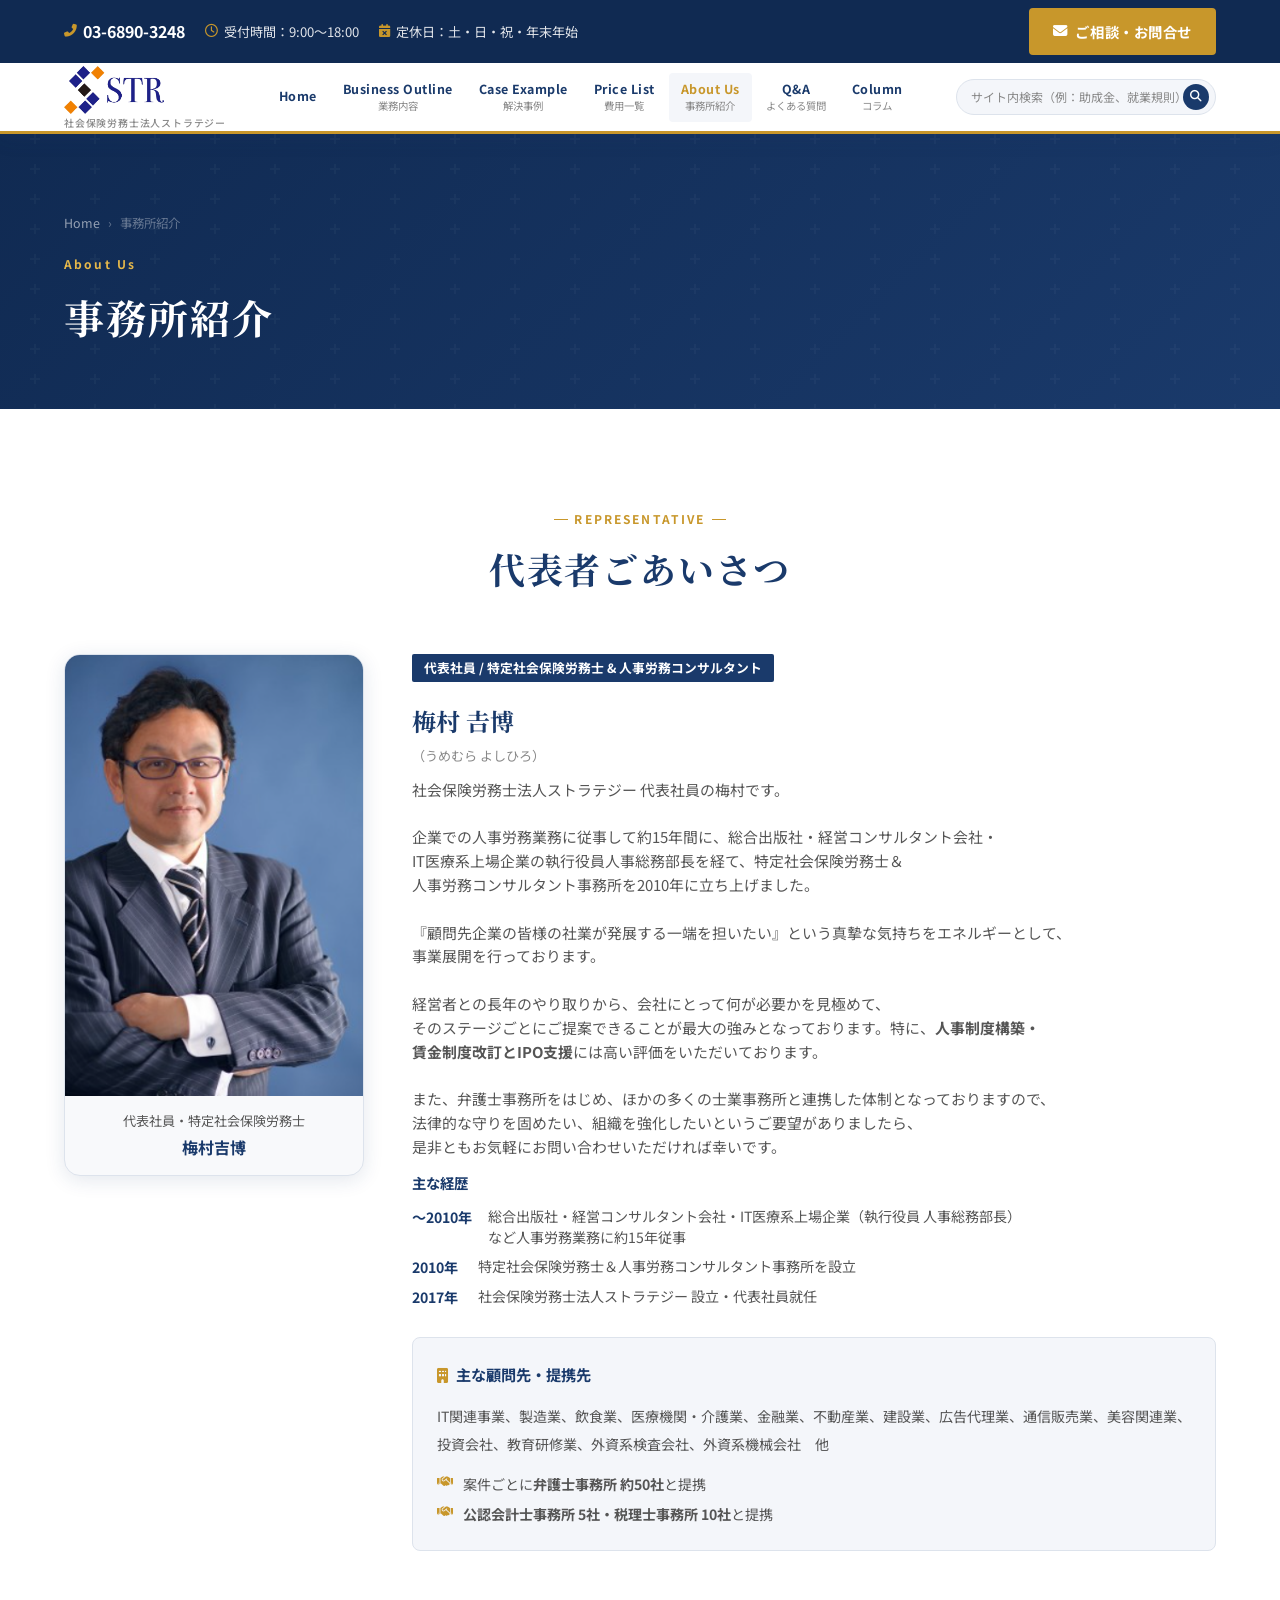
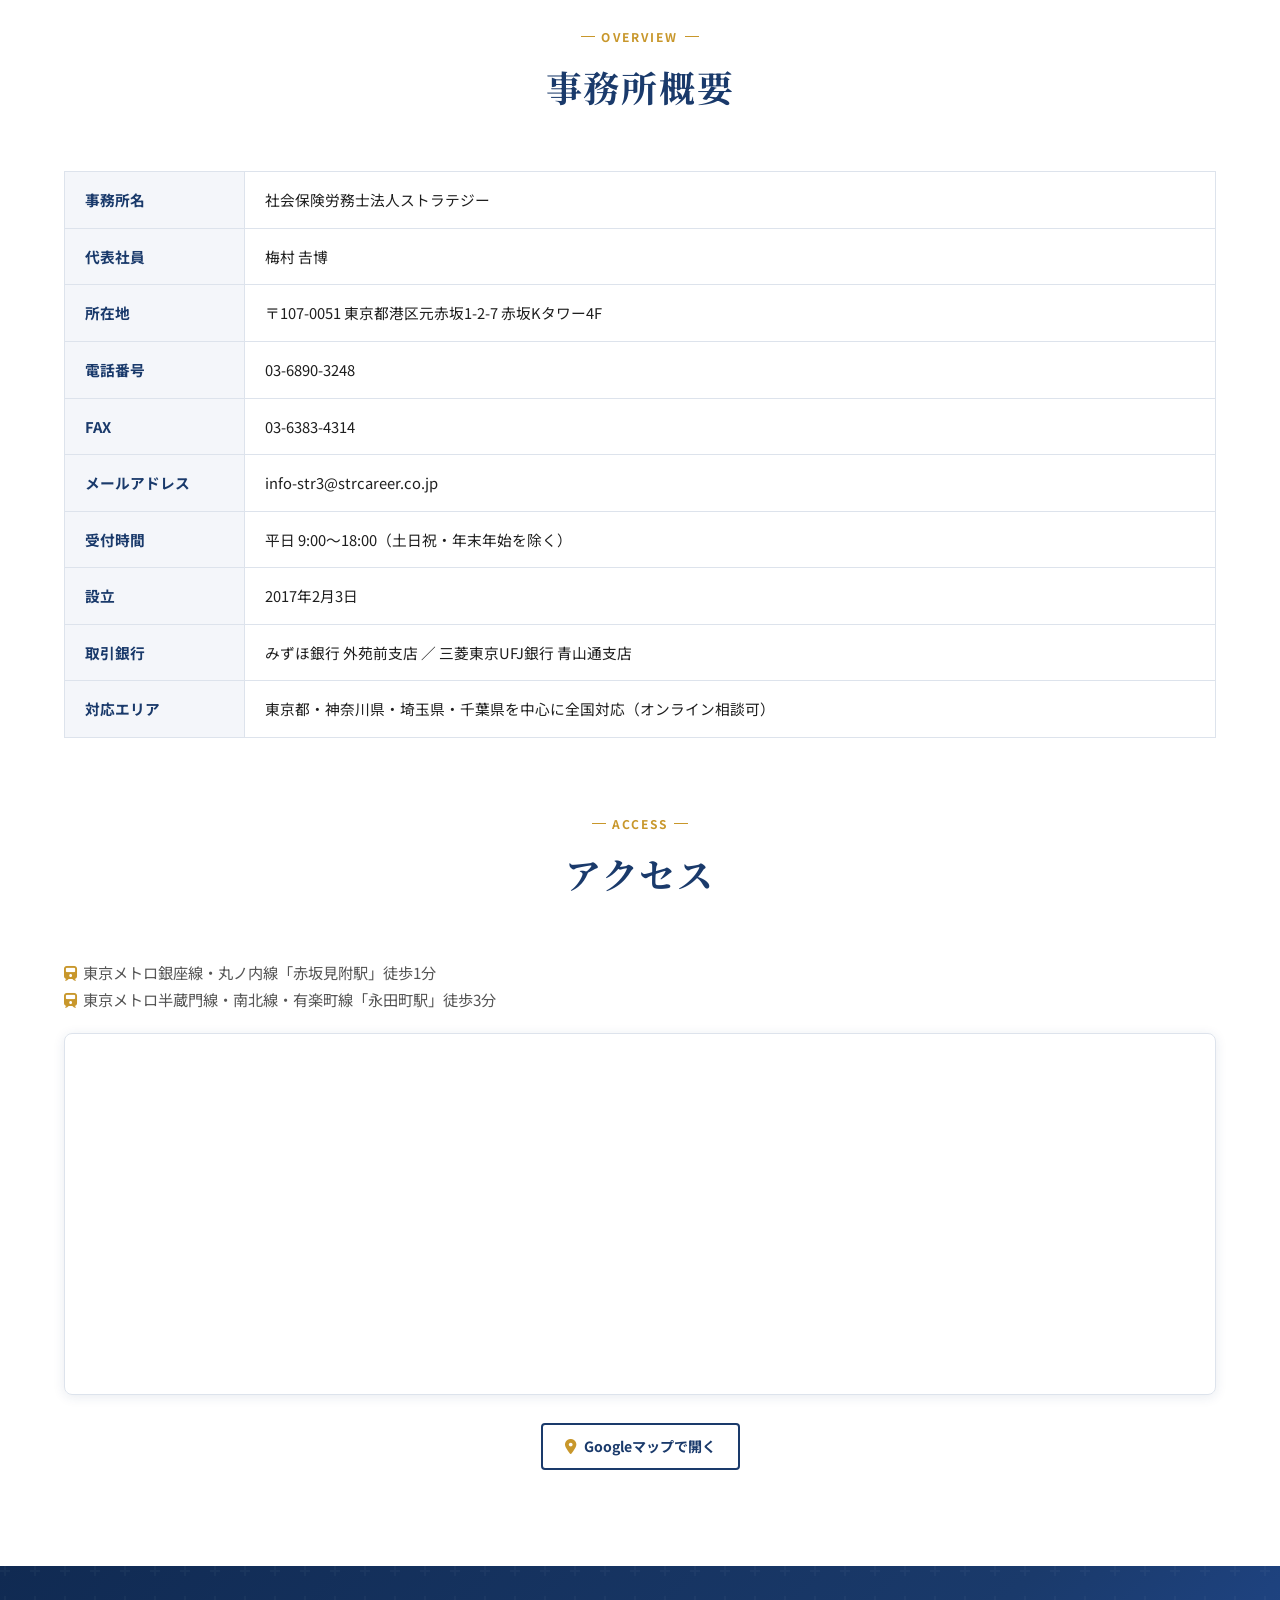
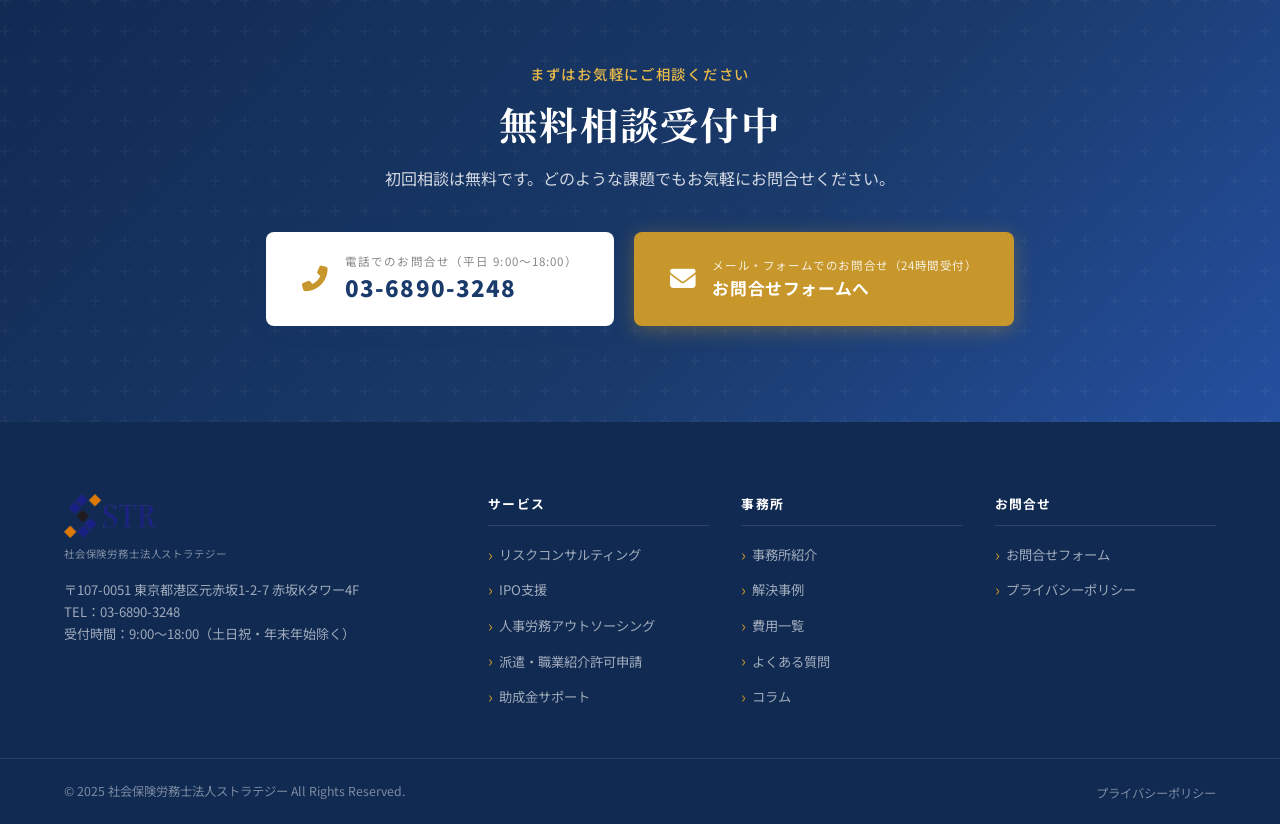
==== about.html @ 5805c8a8 "Add files via upload" ====
<!DOCTYPE html>
<html lang="ja">
<head>
  <meta charset="UTF-8">
  <meta name="viewport" content="width=device-width, initial-scale=1.0">
  <title>事務所紹介｜社会保険労務士法人ストラテジー</title>
  <meta name="description" content="社会保険労務士法人ストラテジーの事務所紹介ページです。代表社労士のプロフィール、事務所の理念・沿革・アクセスをご紹介します。">
  <link rel="preconnect" href="https://fonts.googleapis.com">
  <link rel="preconnect" href="https://fonts.gstatic.com" crossorigin>
  <link href="https://fonts.googleapis.com/css2?family=Noto+Sans+JP:wght@300;400;500;700;900&family=Noto+Serif+JP:wght@400;700&display=swap" rel="stylesheet">
  <link rel="stylesheet" href="https://cdn.jsdelivr.net/npm/@fortawesome/fontawesome-free@6.4.0/css/all.min.css">
  <link rel="stylesheet" href="css/style.css">
  <style>
    .philosophy-grid { display: grid; grid-template-columns: repeat(3, 1fr); gap: 28px; margin-bottom: 72px; }
    .philosophy-card {
      background: var(--color-white); border-radius: var(--radius-lg); padding: 36px 28px;
      border: 1px solid var(--color-border); text-align: center; transition: var(--transition);
    }
    .philosophy-card:hover { box-shadow: var(--shadow-lg); transform: translateY(-4px); }
    .philosophy-icon { font-size: 2rem; color: var(--color-accent); margin-bottom: 16px; }
    .philosophy-word { font-size: 1.2rem; font-weight: 900; color: var(--color-primary); font-family: var(--font-serif); margin-bottom: 12px; }
    .philosophy-desc { font-size: 0.88rem; color: var(--color-text-light); line-height: 1.6; }

    .profile-section { display: grid; grid-template-columns: 300px 1fr; gap: 48px; align-items: start; margin-bottom: 72px; }

    /* 代表者写真コンテナ */
    .profile-photo {
      display: flex;
      flex-direction: column;
      align-items: center;
      gap: 0;
      border-radius: var(--radius-lg);
      overflow: hidden;
      box-shadow: var(--shadow-md);
      border: 1px solid var(--color-border);
      background: #f8f9fb;
    }

    /* 代表者写真 <img> */
    .representative-photo {
      display: block;
      width: 100%;
      height: auto;
      max-width: 100%;
      object-fit: contain;
      object-position: center center;
    }

    /* 写真下キャプション */
    .profile-photo-text {
      display: block;
      width: 100%;
      padding: 12px 16px;
      background: var(--color-primary);
      color: #fff;
      font-size: 0.82rem;
      font-weight: 600;
      letter-spacing: 0.04em;
      text-align: center;
      line-height: 1.6;
    }

    /* 写真直下の氏名表示 */
    .profile-photo-name {
      display: block;
      width: 100%;
      padding: 14px 16px;
      text-align: center;
      font-size: 0.9rem;
      line-height: 1.6;
      color: var(--color-primary);
    }
    .profile-photo-name .profile-photo-title { font-size: 0.82rem; color: var(--color-text-light); display: block; margin-bottom: 4px; }
    .profile-photo-name .profile-photo-name-text { font-weight: 700; font-size: 1rem; }
    .profile-content h2 { font-size: 1.5rem; font-weight: 700; color: var(--color-primary); font-family: var(--font-serif); margin-bottom: 4px; }
    .profile-kana { font-size: 0.82rem; color: var(--color-text-muted); margin-bottom: 20px; }
    .profile-title { display: inline-block; background: var(--color-primary); color: #fff; font-size: 0.8rem; font-weight: 700; padding: 4px 12px; border-radius: 2px; margin-bottom: 20px; }
    .profile-desc { font-size: 0.93rem; color: var(--color-text-light); line-height: 1.6; margin-bottom: 16px; }
    .profile-career h3 { font-size: 0.9rem; font-weight: 700; color: var(--color-primary); margin-bottom: 12px; }
    .career-list { display: flex; flex-direction: column; gap: 8px; }
    .career-item { display: flex; gap: 16px; font-size: 0.88rem; }
    .career-year { font-weight: 700; color: var(--color-primary); white-space: nowrap; min-width: 50px; }
    .career-text { color: var(--color-text-light); line-height: 1.5; }

    .history-list { display: flex; flex-direction: column; gap: 0; }
    .history-item { display: flex; gap: 24px; padding: 20px 0; border-bottom: 1px solid var(--color-border); font-size: 0.92rem; }
    .history-year { font-weight: 700; color: var(--color-primary); min-width: 60px; }
    .history-text { color: var(--color-text-light); line-height: 1.5; }

    .overview-table { width: 100%; border-collapse: collapse; }
    .overview-table th, .overview-table td {
      padding: 16px 20px; border: 1px solid var(--color-border);
      text-align: left; vertical-align: top; font-size: 0.92rem; line-height: 1.6;
    }
    .overview-table th { background: var(--color-bg-light); color: var(--color-primary); font-weight: 700; white-space: nowrap; width: 180px; }

    @media (max-width: 768px) {
      .philosophy-grid { grid-template-columns: 1fr; }
      .profile-section { grid-template-columns: 1fr; }
      .profile-photo { width: 100%; max-width: 100%; margin: 0 auto; }
      .representative-photo { width: 100%; }
    }
  </style>
</head>
<body>
  <header class="site-header" id="site-header">
    <div class="header-top"><div class="container header-top-inner"><div class="header-info"><span class="header-tel"><i class="fas fa-phone-alt"></i><a href="tel:0368903248">03-6890-3248</a></span><span class="header-hours"><i class="far fa-clock"></i>受付時間：9:00〜18:00</span><span class="header-holiday"><i class="fas fa-calendar-times"></i>定休日：土・日・祝・年末年始</span></div><a href="contact.html" class="btn btn-cta"><i class="fas fa-envelope"></i>ご相談・お問合せ</a></div></div>
    <div class="header-main"><div class="container header-main-inner">
      <div class="site-logo"><a href="index.html"><img src="images/logo-transparent.png" alt="STRATOZ 社会保険労務士法人ストラテジー" class="logo-img"><span class="logo-ja">社会保険労務士法人ストラテジー</span></a></div>
      <nav class="global-nav" id="global-nav"><ul class="nav-list">
        <li class="nav-item"><a href="index.html"><span class="nav-en">Home</span></a></li>
        <li class="nav-item"><a href="business.html"><span class="nav-en">Business Outline</span><span class="nav-ja">業務内容</span></a></li>
        <li class="nav-item"><a href="cases.html"><span class="nav-en">Case Example</span><span class="nav-ja">解決事例</span></a></li>
        <li class="nav-item"><a href="price.html"><span class="nav-en">Price List</span><span class="nav-ja">費用一覧</span></a></li>
        <li class="nav-item active"><a href="about.html"><span class="nav-en">About Us</span><span class="nav-ja">事務所紹介</span></a></li>
        <li class="nav-item"><a href="qa.html"><span class="nav-en">Q&amp;A</span><span class="nav-ja">よくある質問</span></a></li>
        <li class="nav-item"><a href="column.html"><span class="nav-en">Column</span><span class="nav-ja">コラム</span></a></li>
      </ul></nav>
      <form class="header-search" action="https://www.google.com/search" method="get" target="_blank" role="search" aria-label="サイト内検索">
          <input type="hidden" name="q" id="header-search-q">
          <input type="text" id="header-search-input" placeholder="サイト内検索（例：助成金、就業規則）" aria-label="検索キーワード" autocomplete="off">
          <button type="submit" aria-label="検索"><i class="fas fa-search"></i></button>
        </form>
      <button class="hamburger" id="hamburger" aria-label="メニューを開く" aria-expanded="false"><span></span><span></span><span></span></button>
    </div></div>
  </header>
  <div class="mobile-nav-overlay" id="mobile-nav-overlay"></div>
  <nav class="mobile-nav" id="mobile-nav"><button class="mobile-nav-close" id="mobile-nav-close"><i class="fas fa-times"></i></button><div class="mobile-logo"><img src="images/logo-transparent.png" alt="STRATOZ 社会保険労務士法人ストラテジー" class="logo-img"><span class="logo-ja">社会保険労務士法人ストラテジー</span></div><ul class="mobile-nav-list"><li><a href="index.html">Home</a></li><li><a href="business.html">Business Outline <span>業務内容</span></a></li><li><a href="cases.html">Case Example <span>解決事例</span></a></li><li><a href="price.html">Price List <span>費用一覧</span></a></li><li><a href="about.html">About Us <span>事務所紹介</span></a></li><li><a href="qa.html">Q&amp;A <span>よくある質問</span></a></li><li><a href="column.html">Column <span>コラム</span></a></li></ul>
  <form class="mobile-search" action="https://www.google.com/search" method="get" target="_blank" role="search" aria-label="サイト内検索">
      <input type="hidden" name="q" id="mobile-search-q">
      <input type="text" id="mobile-search-input" placeholder="サイト内検索（例：助成金、就業規則）" aria-label="検索キーワード" autocomplete="off">
      <button type="submit" aria-label="検索"><i class="fas fa-search"></i></button>
    </form>
  <div class="mobile-nav-contact"><a href="tel:0368903248" class="mobile-tel"><i class="fas fa-phone-alt"></i>03-6890-3248</a><a href="contact.html" class="btn btn-cta"><i class="fas fa-envelope"></i>ご相談・お問合せ</a></div></nav>

  <main>
    <div class="page-hero">
      <div class="container page-hero-inner">
        <div class="breadcrumb"><a href="index.html">Home</a><span>›</span><span>事務所紹介</span></div>
        <p class="page-hero-en">About Us</p>
        <h1 class="page-hero-title">事務所紹介</h1>
      </div>
    </div>

    <section class="content-section">
      <div class="container">

        <!-- 代表プロフィール -->
        <div class="section-header">
          <p class="section-label">Representative</p>
          <h2 class="section-title">代表者ごあいさつ</h2>
        </div>
        <div class="profile-section" data-aos="fade-up">
          <div class="profile-photo">
            <img src="images/representative.jpg" alt="代表社員 梅村𠮷博" class="representative-photo">
            <span class="profile-photo-name">
              <span class="profile-photo-title">代表社員・特定社会保険労務士</span>
              <span class="profile-photo-name-text">梅村吉博</span>
            </span>
          </div>
          <div class="profile-content">
            <span class="profile-title">代表社員 / 特定社会保険労務士 &amp; 人事労務コンサルタント</span>
            <h2>梅村 𠮷博</h2>
            <p class="profile-kana">（うめむら よしひろ）</p>
            <p class="profile-desc">
              社会保険労務士法人ストラテジー 代表社員の梅村です。<br><br>
              企業での人事労務業務に従事して約15年間に、総合出版社・経営コンサルタント会社・IT医療系上場企業の執行役員人事総務部長を経て、特定社会保険労務士＆人事労務コンサルタント事務所を2010年に立ち上げました。<br><br>
              『顧問先企業の皆様の社業が発展する一端を担いたい』という真摯な気持ちをエネルギーとして、事業展開を行っております。<br><br>
              経営者との長年のやり取りから、会社にとって何が必要かを見極めて、そのステージごとにご提案できることが最大の強みとなっております。特に、<strong>人事制度構築・賃金制度改訂とIPO支援</strong>には高い評価をいただいております。<br><br>
              また、弁護士事務所をはじめ、ほかの多くの士業事務所と連携した体制となっておりますので、法律的な守りを固めたい、組織を強化したいというご要望がありましたら、是非ともお気軽にお問い合わせいただければ幸いです。
            </p>
            <div class="profile-career">
              <h3>主な経歴</h3>
              <div class="career-list">
                <div class="career-item"><span class="career-year">〜2010年</span><span class="career-text">総合出版社・経営コンサルタント会社・IT医療系上場企業（執行役員 人事総務部長）など人事労務業務に約15年従事</span></div>
                <div class="career-item"><span class="career-year">2010年</span><span class="career-text">特定社会保険労務士＆人事労務コンサルタント事務所を設立</span></div>
                <div class="career-item"><span class="career-year">2017年</span><span class="career-text">社会保険労務士法人ストラテジー 設立・代表社員就任</span></div>
              </div>
            </div>

            <!-- 主な顧問先・提携先 -->
            <div style="margin-top:28px; background:var(--color-bg-light); border-radius:var(--radius-md); padding:24px; border:1px solid var(--color-border);">
              <h3 style="font-size:0.95rem; font-weight:700; color:var(--color-primary); margin-bottom:16px;"><i class="fas fa-building" style="color:var(--color-accent); margin-right:8px;"></i>主な顧問先・提携先</h3>
              <p style="font-size:0.88rem; line-height:2; color:var(--color-text-light); margin-bottom:14px;">
                IT関連事業、製造業、飲食業、医療機関・介護業、金融業、不動産業、建設業、広告代理業、通信販売業、美容関連業、投資会社、教育研修業、外資系検査会社、外資系機械会社　他
              </p>
              <div style="display:flex; flex-direction:column; gap:8px;">
                <div style="display:flex; align-items:flex-start; gap:10px; font-size:0.88rem; color:var(--color-text-light);">
                  <i class="fas fa-handshake" style="color:var(--color-accent); margin-top:3px; font-size:0.8rem;"></i>
                  <span>案件ごとに<strong>弁護士事務所 約50社</strong>と提携</span>
                </div>
                <div style="display:flex; align-items:flex-start; gap:10px; font-size:0.88rem; color:var(--color-text-light);">
                  <i class="fas fa-handshake" style="color:var(--color-accent); margin-top:3px; font-size:0.8rem;"></i>
                  <span><strong>公認会計士事務所 5社・税理士事務所 10社</strong>と提携</span>
                </div>
              </div>
            </div>
          </div>
        </div>

        <!-- 事務所概要 -->
        <div class="section-header" style="margin-top:72px;">
          <p class="section-label">Overview</p>
          <h2 class="section-title">事務所概要</h2>
        </div>
        <table class="overview-table" data-aos="fade-up">
          <tbody>
            <tr><th>事務所名</th><td>社会保険労務士法人ストラテジー</td></tr>
            <tr><th>代表社員</th><td>梅村 𠮷博</td></tr>
            <tr><th>所在地</th><td>〒107-0051 東京都港区元赤坂1-2-7 赤坂Kタワー4F</td></tr>
            <tr><th>電話番号</th><td><a href="tel:0368903248">03-6890-3248</a></td></tr>
            <tr><th>FAX</th><td>03-6383-4314</td></tr>
            <tr><th>メールアドレス</th><td><a href="mailto:info-str3@strcareer.co.jp">info-str3@strcareer.co.jp</a></td></tr>
            <tr><th>受付時間</th><td>平日 9:00〜18:00（土日祝・年末年始を除く）</td></tr>
            <tr><th>設立</th><td>2017年2月3日</td></tr>
            <tr><th>取引銀行</th><td>みずほ銀行 外苑前支店 ／ 三菱東京UFJ銀行 青山通支店</td></tr>
            <tr><th>対応エリア</th><td>東京都・神奈川県・埼玉県・千葉県を中心に全国対応（オンライン相談可）</td></tr>
          </tbody>
        </table>

        <!-- アクセス -->
        <div class="section-header" style="margin-top:72px;">
          <p class="section-label">Access</p>
          <h2 class="section-title">アクセス</h2>
        </div>
        <div data-aos="fade-up">
          <p style="font-size:0.95rem;color:var(--color-text-light);margin-bottom:20px;line-height:1.8;">
            <i class="fas fa-train" style="color:var(--color-accent);margin-right:6px;"></i>東京メトロ銀座線・丸ノ内線「赤坂見附駅」徒歩1分<br>
            <i class="fas fa-train" style="color:var(--color-accent);margin-right:6px;"></i>東京メトロ半蔵門線・南北線・有楽町線「永田町駅」徒歩3分
          </p>
          <div class="office-map">
            <iframe
              src="https://www.google.com/maps/embed?pb=!1m18!1m12!1m3!1d3241.5!2d139.7267!3d35.6789!2m3!1f0!2f0!3f0!3m2!1i1024!2i768!4f13.1!3m3!1m2!1s0x60188b7b2b2b2b2b%3A0x0!2z5p2x5Lqs6YO95riv5Yy6576O5LuY5Z2C77yR77yCMi03IOi_o5Z25Lqs5LiKIOWkqumDqA!5e0!3m2!1sja!2sjp!4v1700000000000&q=赤坂Kタワー+東京都港区元赤坂1-2-7"
              width="100%"
              height="360"
              style="border:0;display:block;"
              allowfullscreen=""
              loading="lazy"
              referrerpolicy="no-referrer-when-downgrade"
              title="社会保険労務士法人ストラテジー アクセスマップ"
            ></iframe>
          </div>
          <div style="text-align:center;margin-top:14px;">
            <a href="https://www.google.com/maps/search/東京都港区元赤坂1-2-7+赤坂Kタワー4F" target="_blank" rel="noopener noreferrer" class="map-open-btn">
              <i class="fas fa-map-marker-alt"></i>Googleマップで開く
            </a>
          </div>
        </div>

      </div>
    </section>

    <section class="contact-cta-section">
      <div class="container"><div class="contact-cta-inner">
        <div class="contact-cta-text"><p class="contact-cta-sub">まずはお気軽にご相談ください</p><h2 class="contact-cta-title">無料相談受付中</h2><p class="contact-cta-desc">初回相談は無料です。どのような課題でもお気軽にお問合せください。</p></div>
        <div class="contact-cta-buttons">
          <a href="tel:0368903248" class="btn btn-tel"><i class="fas fa-phone-alt"></i><span><small>電話でのお問合せ（平日 9:00〜18:00）</small>03-6890-3248</span></a>
          <a href="contact.html" class="btn btn-contact-mail"><i class="fas fa-envelope"></i><span><small>メール・フォームでのお問合せ（24時間受付）</small>お問合せフォームへ</span></a>
        </div>
      </div></div>
    </section>
  </main>

  <footer class="site-footer">
    <div class="footer-main"><div class="container footer-main-inner"><div class="footer-brand"><div class="footer-logo"><img src="images/logo-transparent.png" alt="STRATOZ 社会保険労務士法人ストラテジー" class="logo-img"><span class="logo-ja">社会保険労務士法人ストラテジー</span></div><address class="footer-address">〒107-0051 東京都港区元赤坂1-2-7 赤坂Kタワー4F<br>TEL：<a href="tel:0368903248">03-6890-3248</a><br>受付時間：9:00〜18:00（土日祝・年末年始除く）</address></div><nav class="footer-nav"><div class="footer-nav-col"><h3 class="footer-nav-heading">サービス</h3><ul><li><a href="business.html#risk">リスクコンサルティング</a></li><li><a href="business.html#ipo">IPO支援</a></li><li><a href="business.html#outsourcing">人事労務アウトソーシング</a></li><li><a href="business.html#dispatch">派遣・職業紹介許可申請</a></li><li><a href="business.html#subsidy">助成金サポート</a></li></ul></div><div class="footer-nav-col"><h3 class="footer-nav-heading">事務所</h3><ul><li><a href="about.html">事務所紹介</a></li><li><a href="cases.html">解決事例</a></li><li><a href="price.html">費用一覧</a></li><li><a href="qa.html">よくある質問</a></li><li><a href="column.html">コラム</a></li></ul></div><div class="footer-nav-col"><h3 class="footer-nav-heading">お問合せ</h3><ul><li><a href="contact.html">お問合せフォーム</a></li><li><a href="privacy.html">プライバシーポリシー</a></li></ul></div></nav></div></div>
    <div class="footer-bottom"><div class="container footer-bottom-inner"><p class="copyright">&copy; 2025 社会保険労務士法人ストラテジー All Rights Reserved.</p><ul class="footer-links"><li><a href="privacy.html">プライバシーポリシー</a></li></ul></div></div>
  </footer>
  <button class="back-to-top" id="back-to-top"><i class="fas fa-chevron-up"></i></button>
  <script src="js/main.js"></script>
</body>
</html>
---- css/style.css ----
/* ============================================================
   社会保険労務士法人ストラテジー - メインスタイルシート
   ============================================================ */

/* ----------------------------------------------------------
   CSS Variables / Root
---------------------------------------------------------- */
:root {
  /* Brand Colors */
  --color-primary:      #1a3a6b;   /* Navy Blue */
  --color-primary-dark: #102a52;
  --color-primary-light:#2550a0;
  --color-accent:       #c8972b;   /* Gold */
  --color-accent-light: #e6b84a;
  --color-text:         #1e1e1e;
  --color-text-light:   #555555;
  --color-text-muted:   #888888;
  --color-bg:           #ffffff;
  --color-bg-light:     #f4f6fa;
  --color-border:       #dde3ec;
  --color-white:        #ffffff;

  /* Typography */
  --font-sans:  'Noto Sans JP', sans-serif;
  --font-serif: 'Noto Serif JP', serif;

  /* Spacing */
  --section-padding: 96px 0;
  --section-padding-sm: 60px 0;

  /* Transitions */
  --transition: 0.3s ease;
  --transition-slow: 0.6s ease;

  /* Shadows */
  --shadow-sm: 0 2px 8px rgba(26,58,107,0.08);
  --shadow-md: 0 4px 20px rgba(26,58,107,0.12);
  --shadow-lg: 0 8px 40px rgba(26,58,107,0.16);

  /* Radius */
  --radius-sm: 4px;
  --radius-md: 8px;
  --radius-lg: 16px;

  /* Container */
  --container-max: 1200px;
  --container-pad: 0 24px;
}

/* ----------------------------------------------------------
   Reset & Base
---------------------------------------------------------- */
*, *::before, *::after { box-sizing: border-box; margin: 0; padding: 0; }

html {
  font-size: 16px;
  scroll-behavior: smooth;
  scroll-padding-top: 100px;
}

body {
  font-family: var(--font-sans);
  font-weight: 400;
  color: var(--color-text);
  background: var(--color-bg);
  line-height: 1.6;
  -webkit-font-smoothing: antialiased;
  /* 日本語：単語の途中で改行しない */
  word-break: keep-all;
  overflow-wrap: break-word;
  line-break: strict;
}

img { max-width: 100%; height: auto; display: block; }
a { color: inherit; text-decoration: none; transition: var(--transition); }
ul { list-style: none; }
address { font-style: normal; }
button { cursor: pointer; border: none; background: none; font-family: inherit; }

/* ----------------------------------------------------------
   Paragraph & text layout
---------------------------------------------------------- */
/* 日本語：p タグでも単語の途中で改行しない */
p {
  word-break: keep-all;
  overflow-wrap: break-word;
}
/* コンテンツ領域の p タグ：適切な行間と段落間余白 */
.content-section p,
.page-hero p,
section p {
  line-height: 1.6;
  margin-bottom: 12px;
}
/* 最後の p は余白なし */
.content-section p:last-child,
section p:last-child {
  margin-bottom: 0;
}
/* section-desc */
.section-desc {
  line-height: 1.6 !important;
  margin-bottom: 0 !important;
}
/* コンテンツ領域の li：箇条書き行間を詰める */
.content-section li,
section li {
  line-height: 1.5;
  margin-bottom: 4px;
}
.content-section li:last-child,
section li:last-child {
  margin-bottom: 0;
}
/* スマホ専用の改行タグ（.br-sp）は PC で非表示 */
.br-sp { display: none; }
@media (max-width: 640px) {
  .br-sp { display: block; }
}

/* ----------------------------------------------------------
   Utility
---------------------------------------------------------- */
.container {
  max-width: var(--container-max);
  margin: 0 auto;
  padding: var(--container-pad);
}

.section-padding { padding: var(--section-padding); }
.bg-light { background: var(--color-bg-light); }
.pc-only { display: inline; }

/* Section Header */
.section-header {
  text-align: center;
  margin-bottom: 56px;
}
.section-label {
  display: inline-block;
  font-size: 0.75rem;
  font-weight: 700;
  letter-spacing: 0.18em;
  text-transform: uppercase;
  color: var(--color-accent);
  margin-bottom: 8px;
  position: relative;
  padding: 0 20px;
}
.section-label::before,
.section-label::after {
  content: '';
  position: absolute;
  top: 50%;
  width: 14px;
  height: 1px;
  background: var(--color-accent);
}
.section-label::before { right: 0; }
.section-label::after  { left: 0; }

.section-title {
  font-size: clamp(1.75rem, 4vw, 2.25rem);
  font-weight: 700;
  color: var(--color-primary);
  letter-spacing: 0.05em;
  margin-bottom: 16px;
  font-family: var(--font-serif);
}
.section-desc {
  font-size: 1rem;
  color: var(--color-text-light);
  max-width: 640px;
  margin: 0 auto;
  line-height: 1.6;
}

/* Buttons */
.btn {
  display: inline-flex;
  align-items: center;
  gap: 8px;
  font-family: var(--font-sans);
  font-weight: 700;
  font-size: 0.95rem;
  letter-spacing: 0.04em;
  border-radius: var(--radius-sm);
  transition: var(--transition);
  cursor: pointer;
  text-align: center;
  white-space: nowrap;
  padding: 14px 28px;
  text-decoration: none;
}
.btn-cta {
  background: var(--color-accent);
  color: var(--color-white);
  border: 2px solid var(--color-accent);
  padding: 10px 22px;
  font-size: 0.9rem;
  border-radius: var(--radius-sm);
}
.btn-cta:hover {
  background: var(--color-accent-light);
  border-color: var(--color-accent-light);
  transform: translateY(-1px);
}
.btn-outline {
  background: transparent;
  color: var(--color-primary);
  border: 2px solid var(--color-primary);
  border-radius: var(--radius-sm);
}
.btn-outline:hover {
  background: var(--color-primary);
  color: var(--color-white);
  transform: translateY(-1px);
}

/* AOS-like fade animations (CSS only) */
[data-aos] {
  opacity: 0;
  transform: translateY(24px);
  transition: opacity 0.7s ease, transform 0.7s ease;
}
[data-aos].aos-animate {
  opacity: 1;
  transform: translateY(0);
}
[data-aos-delay="100"] { transition-delay: 0.1s; }
[data-aos-delay="150"] { transition-delay: 0.15s; }
[data-aos-delay="200"] { transition-delay: 0.2s; }
[data-aos-delay="300"] { transition-delay: 0.3s; }
[data-aos-delay="400"] { transition-delay: 0.4s; }

/* ----------------------------------------------------------
   HEADER
---------------------------------------------------------- */
.site-header {
  position: sticky;
  top: 0;
  z-index: 1000;
  box-shadow: var(--shadow-md);
}

/* Header Top Bar */
.header-top {
  background: var(--color-primary-dark);
  color: var(--color-white);
  padding: 8px 0;
}
.header-top-inner {
  display: flex;
  align-items: center;
  justify-content: space-between;
  gap: 16px;
}
.header-info {
  display: flex;
  align-items: center;
  gap: 20px;
  flex-wrap: wrap;
  font-size: 0.82rem;
}
.header-info span {
  display: flex;
  align-items: center;
  gap: 6px;
  color: rgba(255,255,255,0.88);
}
.header-tel {
  font-size: 1rem !important;
  font-weight: 700;
  color: var(--color-white) !important;
}
.header-tel a { color: inherit; }
.header-tel a:hover { color: var(--color-accent-light); }
.header-info i { color: var(--color-accent); font-size: 0.8rem; }

/* Header Main */
.header-main {
  background: var(--color-white);
  border-bottom: 3px solid var(--color-accent);
}
.header-main-inner {
  display: flex;
  align-items: center;
  justify-content: space-between;
  gap: 16px;
  min-height: 68px;
}

/* Logo */
.site-logo a {
  display: flex;
  flex-direction: column;
  line-height: 1;
  gap: 4px;
}
/* ヘッダーロゴ画像 */
.logo-img {
  display: block;
  height: 48px;
  width: auto;
  max-width: 220px;
  object-fit: contain;
  object-position: left center;
}
/* フォールバック（画像なし時） */
.logo-en {
  font-size: 1.55rem;
  font-weight: 900;
  letter-spacing: 0.22em;
  background: linear-gradient(135deg, var(--color-primary) 0%, var(--color-primary-light) 60%, var(--color-accent) 100%);
  -webkit-background-clip: text;
  -webkit-text-fill-color: transparent;
  background-clip: text;
  text-transform: uppercase;
  display: none; /* 画像使用時は非表示 */
}
.logo-ja {
  font-size: 0.62rem;
  color: var(--color-text-muted);
  letter-spacing: 0.08em;
  font-weight: 500;
}

/* Global Nav */
.global-nav { display: flex; align-items: center; gap: 8px; }

/* ----------------------------------------------------------
   SITE SEARCH FORM
---------------------------------------------------------- */
/* PC ヘッダー内検索フォーム */
.header-search {
  display: flex;
  align-items: center;
  background: var(--color-bg-light);
  border: 1px solid var(--color-border);
  border-radius: 100px;
  padding: 4px 6px 4px 14px;
  gap: 4px;
  transition: var(--transition);
  width: 260px;
  flex-shrink: 0;
}
.header-search:focus-within {
  border-color: var(--color-primary);
  box-shadow: 0 0 0 2px rgba(26,58,107,0.10);
  background: #fff;
}
.header-search input {
  flex: 1;
  border: none;
  background: transparent;
  font-family: var(--font-sans);
  font-size: 0.78rem;
  color: var(--color-text);
  outline: none;
  min-width: 0;
}
.header-search input::placeholder {
  color: var(--color-text-muted);
  font-size: 0.75rem;
}
.header-search button {
  display: flex;
  align-items: center;
  justify-content: center;
  width: 26px;
  height: 26px;
  border-radius: 50%;
  background: var(--color-primary);
  color: #fff;
  border: none;
  cursor: pointer;
  flex-shrink: 0;
  transition: var(--transition);
  font-size: 0.72rem;
}
.header-search button:hover { background: var(--color-accent); }

/* モバイルナビ内検索フォーム */
.mobile-search {
  display: flex;
  align-items: center;
  background: var(--color-bg-light);
  border: 1px solid var(--color-border);
  border-radius: 100px;
  padding: 6px 8px 6px 16px;
  gap: 6px;
}
.mobile-search:focus-within {
  border-color: var(--color-primary);
  background: #fff;
}
.mobile-search input {
  flex: 1;
  border: none;
  background: transparent;
  font-family: var(--font-sans);
  font-size: 0.85rem;
  color: var(--color-text);
  outline: none;
  min-width: 0;
}
.mobile-search input::placeholder {
  color: var(--color-text-muted);
  font-size: 0.82rem;
}
.mobile-search button {
  display: flex;
  align-items: center;
  justify-content: center;
  width: 30px;
  height: 30px;
  border-radius: 50%;
  background: var(--color-primary);
  color: #fff;
  border: none;
  cursor: pointer;
  flex-shrink: 0;
  transition: var(--transition);
  font-size: 0.8rem;
}
.mobile-search button:hover { background: var(--color-accent); }

.nav-list {
  display: flex;
  align-items: center;
  gap: 2px;
}
.nav-item a {
  display: flex;
  flex-direction: column;
  align-items: center;
  padding: 8px 12px;
  font-size: 0.72rem;
  line-height: 1.4;
  border-radius: var(--radius-sm);
  transition: var(--transition);
}
.nav-item .nav-en {
  font-weight: 700;
  letter-spacing: 0.04em;
  font-size: 0.78rem;
  color: var(--color-primary);
}
.nav-item .nav-ja {
  font-size: 0.65rem;
  color: var(--color-text-muted);
  margin-top: 1px;
}
.nav-item a:hover,
.nav-item.active a {
  background: var(--color-bg-light);
  color: var(--color-accent);
}
.nav-item a:hover .nav-en,
.nav-item.active a .nav-en { color: var(--color-accent); }

/* Hamburger */
.hamburger {
  display: none;
  flex-direction: column;
  gap: 5px;
  padding: 8px;
  z-index: 1100;
}
.hamburger span {
  display: block;
  width: 24px;
  height: 2px;
  background: var(--color-primary);
  border-radius: 2px;
  transition: var(--transition);
}
.hamburger.active span:nth-child(1) {
  transform: translateY(7px) rotate(45deg);
}
.hamburger.active span:nth-child(2) { opacity: 0; }
.hamburger.active span:nth-child(3) {
  transform: translateY(-7px) rotate(-45deg);
}

/* Mobile Nav */
.mobile-nav-overlay {
  display: none;
  position: fixed;
  inset: 0;
  background: rgba(0,0,0,0.5);
  z-index: 1050;
}
.mobile-nav-overlay.active { display: block; }

.mobile-nav {
  position: fixed;
  top: 0;
  right: -320px;
  width: 300px;
  height: 100dvh;
  background: var(--color-white);
  z-index: 1100;
  overflow-y: auto;
  transition: right 0.35s ease;
  padding: 20px;
  display: flex;
  flex-direction: column;
  gap: 20px;
}
.mobile-nav.active { right: 0; }
.mobile-nav-close {
  align-self: flex-end;
  font-size: 1.4rem;
  color: var(--color-text-light);
  padding: 4px;
}
.mobile-logo { border-bottom: 2px solid var(--color-accent); padding-bottom: 16px; display: flex; flex-direction: column; gap: 4px; }
.mobile-logo .logo-img {
  display: block;
  height: 44px;
  width: auto;
  max-width: 200px;
  object-fit: contain;
  object-position: left center;
}
.mobile-logo .logo-en {
  display: none; /* 画像使用時は非表示 */
}
.mobile-logo .logo-ja {
  font-size: 0.62rem;
  color: var(--color-text-muted);
  letter-spacing: 0.08em;
  font-weight: 500;
}
.mobile-nav-list li a {
  display: block;
  padding: 12px 0;
  border-bottom: 1px solid var(--color-border);
  font-weight: 700;
  color: var(--color-primary);
  font-size: 0.95rem;
}
.mobile-nav-list li a span {
  display: inline-block;
  font-size: 0.75rem;
  color: var(--color-text-muted);
  font-weight: 400;
  margin-left: 6px;
}
.mobile-nav-contact {
  display: flex;
  flex-direction: column;
  gap: 12px;
  padding-top: 8px;
}
.mobile-tel {
  display: flex;
  align-items: center;
  gap: 8px;
  font-size: 1.2rem;
  font-weight: 700;
  color: var(--color-primary);
  justify-content: center;
  padding: 12px;
  border: 2px solid var(--color-primary);
  border-radius: var(--radius-sm);
}
.mobile-nav-contact .btn-cta { justify-content: center; }

/* ----------------------------------------------------------
   HERO
---------------------------------------------------------- */
.hero {
  position: relative;
  min-height: 88vh;
  display: flex;
  align-items: center;
  overflow: hidden;
}
.hero-bg {
  position: absolute;
  inset: 0;
  background:
    linear-gradient(135deg, #0c1e40 0%, #1a3a6b 45%, #2550a0 100%);
}
.hero-overlay {
  position: absolute;
  inset: 0;
  background: url("data:image/svg+xml,%3Csvg width='60' height='60' viewBox='0 0 60 60' xmlns='http://www.w3.org/2000/svg'%3E%3Cg fill='none' fill-rule='evenodd'%3E%3Cg fill='%23ffffff' fill-opacity='0.03'%3E%3Cpath d='M36 34v-4h-2v4h-4v2h4v4h2v-4h4v-2h-4zm0-30V0h-2v4h-4v2h4v4h2V6h4V4h-4zM6 34v-4H4v4H0v2h4v4h2v-4h4v-2H6zM6 4V0H4v4H0v2h4v4h2V6h4V4H6z'/%3E%3C/g%3E%3C/g%3E%3C/svg%3E");
}
.hero-content {
  position: relative;
  z-index: 1;
  display: flex;
  flex-direction: column;
  gap: 48px;
  padding-top: 60px;
  padding-bottom: 100px;
}
.hero-text { max-width: 680px; }
.hero-catch-sub {
  font-size: 0.9rem;
  color: var(--color-accent-light);
  letter-spacing: 0.12em;
  margin-bottom: 16px;
  font-weight: 500;
}
.hero-title {
  font-family: var(--font-serif);
  font-size: clamp(2rem, 5vw, 3.2rem);
  font-weight: 700;
  color: var(--color-white);
  line-height: 1.45;
  letter-spacing: 0.05em;
  margin-bottom: 24px;
}
.hero-desc {
  font-size: 1rem;
  color: rgba(255,255,255,0.82);
  line-height: 1.6;
  margin-bottom: 32px;
}
.hero-cta-group {
  display: flex;
  gap: 16px;
  flex-wrap: wrap;
}
.btn-hero-primary {
  background: var(--color-accent);
  color: var(--color-white);
  border: 2px solid var(--color-accent);
  padding: 16px 36px;
  font-size: 1rem;
  box-shadow: 0 4px 20px rgba(200,151,43,0.35);
}
.btn-hero-primary:hover {
  background: var(--color-accent-light);
  border-color: var(--color-accent-light);
  transform: translateY(-2px);
  box-shadow: 0 6px 28px rgba(200,151,43,0.45);
}
.btn-hero-secondary {
  background: transparent;
  color: var(--color-white);
  border: 2px solid rgba(255,255,255,0.5);
  padding: 16px 36px;
  font-size: 1rem;
}
.btn-hero-secondary:hover {
  background: rgba(255,255,255,0.1);
  border-color: var(--color-white);
  transform: translateY(-2px);
}

/* Hero Features */
.hero-features {
  display: flex;
  gap: 24px;
  flex-wrap: wrap;
}
.hero-feature-item {
  display: flex;
  align-items: center;
  gap: 10px;
  background: rgba(255,255,255,0.08);
  border: 1px solid rgba(255,255,255,0.15);
  border-radius: var(--radius-md);
  padding: 12px 20px;
  color: var(--color-white);
  font-size: 0.9rem;
  font-weight: 600;
  backdrop-filter: blur(4px);
}
.hero-feature-item i {
  color: var(--color-accent-light);
  font-size: 1.1rem;
}

/* Scroll indicator */
.hero-scroll {
  position: absolute;
  bottom: 32px;
  left: 50%;
  transform: translateX(-50%);
  display: flex;
  flex-direction: column;
  align-items: center;
  gap: 8px;
  z-index: 2;
}
.hero-scroll span {
  font-size: 0.65rem;
  letter-spacing: 0.2em;
  color: rgba(255,255,255,0.5);
  font-weight: 600;
}
.scroll-line {
  width: 1px;
  height: 48px;
  background: linear-gradient(to bottom, rgba(255,255,255,0.5), transparent);
  animation: scrollDown 1.8s ease-in-out infinite;
}
@keyframes scrollDown {
  0%   { transform: scaleY(0); transform-origin: top; opacity: 1; }
  50%  { transform: scaleY(1); transform-origin: top; opacity: 1; }
  51%  { transform: scaleY(1); transform-origin: bottom; opacity: 1; }
  100% { transform: scaleY(0); transform-origin: bottom; opacity: 0; }
}

/* ----------------------------------------------------------
   NEWS SECTION
---------------------------------------------------------- */
.news-section { padding: var(--section-padding); }
.news-inner {
  display: flex;
  flex-direction: column;
  gap: 24px;
}
.news-list {
  background: var(--color-white);
  border: 1px solid var(--color-border);
  border-radius: var(--radius-md);
  overflow: hidden;
  box-shadow: var(--shadow-sm);
}
.news-item:not(:last-child) {
  border-bottom: 1px solid var(--color-border);
}
.news-link {
  display: flex;
  align-items: flex-start;
  gap: 16px;
  padding: 20px 28px;
  transition: var(--transition);
}
.news-link:hover { background: var(--color-bg-light); }
.news-date {
  font-size: 0.85rem;
  color: var(--color-text-muted);
  white-space: nowrap;
  font-weight: 500;
  padding-top: 2px;
  min-width: 90px;
}
.news-tag {
  display: inline-block;
  font-size: 0.7rem;
  font-weight: 700;
  padding: 3px 10px;
  border-radius: 2px;
  white-space: nowrap;
  min-width: 72px;
  text-align: center;
  margin-top: 2px;
}
.tag-info    { background: #e8f0fc; color: var(--color-primary); }
.tag-column  { background: #fdf2e0; color: #9a6800; }
.tag-law     { background: #e6f9f0; color: #1a7a4a; }

.news-title {
  font-size: 0.95rem;
  color: var(--color-text);
  line-height: 1.7;
  flex: 1;
}
.news-link:hover .news-title { color: var(--color-primary); text-decoration: underline; text-underline-offset: 3px; }
.news-more { text-align: center; }

/* ----------------------------------------------------------
   BUSINESS SECTION
---------------------------------------------------------- */
.business-grid {
  display: grid;
  grid-template-columns: repeat(3, 1fr);
  gap: 28px;
}
.business-card {
  background: var(--color-white);
  border-radius: var(--radius-lg);
  padding: 36px 28px;
  box-shadow: var(--shadow-sm);
  border: 1px solid var(--color-border);
  display: flex;
  flex-direction: column;
  gap: 16px;
  transition: var(--transition);
  position: relative;
  overflow: hidden;
}
.business-card::before {
  content: '';
  position: absolute;
  top: 0;
  left: 0;
  width: 100%;
  height: 4px;
  background: linear-gradient(90deg, var(--color-primary), var(--color-primary-light));
  transform: scaleX(0);
  transform-origin: left;
  transition: transform 0.35s ease;
}
.business-card:hover {
  box-shadow: var(--shadow-lg);
  transform: translateY(-4px);
}
.business-card:hover::before { transform: scaleX(1); }
.business-card-icon {
  width: 56px;
  height: 56px;
  background: linear-gradient(135deg, var(--color-primary), var(--color-primary-light));
  border-radius: var(--radius-md);
  display: flex;
  align-items: center;
  justify-content: center;
}
.business-card-icon i {
  font-size: 1.4rem;
  color: var(--color-white);
}
.business-card-title {
  font-size: 1.1rem;
  font-weight: 700;
  color: var(--color-primary);
  letter-spacing: 0.03em;
}
.business-card-desc {
  font-size: 0.9rem;
  color: var(--color-text-light);
  line-height: 1.6;
  flex: 1;
}
.business-card-link {
  display: inline-flex;
  align-items: center;
  gap: 6px;
  font-size: 0.85rem;
  font-weight: 700;
  color: var(--color-accent);
  margin-top: 4px;
  transition: var(--transition);
}
.business-card-link:hover { gap: 10px; }
.business-more {
  text-align: center;
  margin-top: 40px;
}

/* ----------------------------------------------------------
   STRENGTH SECTION
---------------------------------------------------------- */
.strength-grid {
  display: grid;
  grid-template-columns: repeat(3, 1fr);
  gap: 40px;
}
.strength-item {
  display: flex;
  flex-direction: column;
  gap: 16px;
  padding: 40px 32px;
  background: var(--color-white);
  border-radius: var(--radius-lg);
  border: 1px solid var(--color-border);
  box-shadow: var(--shadow-sm);
  position: relative;
  transition: var(--transition);
}
.strength-item:hover {
  box-shadow: var(--shadow-lg);
  transform: translateY(-4px);
  border-color: var(--color-accent);
}
.strength-number {
  font-size: 3.5rem;
  font-weight: 900;
  color: var(--color-bg-light);
  line-height: 1;
  position: absolute;
  top: 24px;
  right: 28px;
  letter-spacing: -0.03em;
  font-family: var(--font-sans);
  user-select: none;
}
.strength-icon {
  width: 60px;
  height: 60px;
  background: linear-gradient(135deg, var(--color-accent), var(--color-accent-light));
  border-radius: var(--radius-md);
  display: flex;
  align-items: center;
  justify-content: center;
}
.strength-icon i {
  font-size: 1.5rem;
  color: var(--color-white);
}
.strength-title {
  font-size: 1.1rem;
  font-weight: 700;
  color: var(--color-primary);
  letter-spacing: 0.03em;
}
.strength-desc {
  font-size: 0.9rem;
  color: var(--color-text-light);
  line-height: 1.6;
}

/* ----------------------------------------------------------
   OFFICE SECTION
---------------------------------------------------------- */
.office-inner {
  display: flex;
  flex-direction: column;
  gap: 40px;
}
.office-info-grid {
  display: grid;
  grid-template-columns: repeat(3, 1fr);
  gap: 28px;
}
.office-info-card {
  background: var(--color-white);
  border-radius: var(--radius-lg);
  padding: 32px 28px;
  border: 1px solid var(--color-border);
  box-shadow: var(--shadow-sm);
  display: flex;
  flex-direction: column;
  gap: 12px;
}
.office-info-icon {
  width: 48px;
  height: 48px;
  background: var(--color-bg-light);
  border-radius: 50%;
  display: flex;
  align-items: center;
  justify-content: center;
}
.office-info-icon i {
  font-size: 1.2rem;
  color: var(--color-primary);
}
.office-info-label {
  font-size: 0.85rem;
  font-weight: 700;
  color: var(--color-text-muted);
  letter-spacing: 0.06em;
  text-transform: uppercase;
}
.office-info-value {
  font-size: 0.95rem;
  color: var(--color-text);
  line-height: 1.6;
}
.office-access {
  font-size: 0.82rem;
  color: var(--color-text-muted);
  display: flex;
  align-items: flex-start;
  gap: 6px;
  line-height: 1.5;
}
.office-access i { color: var(--color-accent); margin-top: 3px; }
.office-specialty-list {
  display: flex;
  flex-direction: column;
  gap: 8px;
}
.office-specialty-list li {
  display: flex;
  align-items: center;
  gap: 8px;
  font-size: 0.9rem;
  color: var(--color-text);
  line-height: 1.5;
}
.office-specialty-list i { color: var(--color-accent); font-size: 0.75rem; }
/* Map wrapper */
.office-map {
  border-radius: var(--radius-md);
  overflow: hidden;
  box-shadow: 0 2px 12px rgba(26,58,107,0.10);
  border: 1px solid var(--color-border);
}
.office-map iframe {
  display: block;
  width: 100%;
  height: 360px;
  border: 0;
}
@media (max-width: 768px) {
  .office-map iframe { height: 240px; }
}

/* Googleマップで開くボタン */
.map-open-btn {
  display: inline-flex;
  align-items: center;
  gap: 8px;
  margin-top: 14px;
  padding: 10px 22px;
  font-size: 0.88rem;
  font-weight: 700;
  color: var(--color-primary);
  border: 2px solid var(--color-primary);
  border-radius: var(--radius-sm);
  background: transparent;
  text-decoration: none;
  transition: var(--transition);
}
.map-open-btn i { font-size: 0.95rem; color: var(--color-accent); }
.map-open-btn:hover {
  background: var(--color-primary);
  color: var(--color-white);
  transform: translateY(-1px);
  box-shadow: var(--shadow-sm);
}
.map-open-btn:hover i { color: var(--color-accent-light); }

/* ----------------------------------------------------------
   SUBSIDY DIAGNOSIS (助成金診断)
---------------------------------------------------------- */
.subsidy-section {
  background: var(--color-bg-light);
  padding: var(--section-padding);
}
.subsidy-btn-wrap {
  display: flex;
  justify-content: center;
  margin-top: 8px;
}
.btn-subsidy {
  display: inline-flex;
  align-items: center;
  gap: 12px;
  background: linear-gradient(135deg, var(--color-accent) 0%, var(--color-accent-light) 100%);
  color: #fff;
  font-family: var(--font-sans);
  font-size: 1.05rem;
  font-weight: 700;
  letter-spacing: 0.06em;
  padding: 18px 40px;
  border-radius: 100px;
  text-decoration: none;
  box-shadow: 0 6px 24px rgba(200,151,43,0.30);
  transition: var(--transition);
}
.btn-subsidy:hover {
  transform: translateY(-3px);
  box-shadow: 0 10px 32px rgba(200,151,43,0.40);
  background: linear-gradient(135deg, var(--color-accent-light) 0%, var(--color-accent) 100%);
}
.btn-subsidy .fa-search-dollar {
  font-size: 1.15rem;
}
.subsidy-link-icon {
  font-size: 0.8rem;
  opacity: 0.85;
}
@media (max-width: 480px) {
  .btn-subsidy {
    font-size: 0.95rem;
    padding: 16px 28px;
  }
}

/* ----------------------------------------------------------
   CONTACT CTA
---------------------------------------------------------- */
.contact-cta-section {
  background: linear-gradient(135deg, var(--color-primary-dark) 0%, var(--color-primary) 60%, var(--color-primary-light) 100%);
  padding: 96px 0;
  position: relative;
  overflow: hidden;
}
.contact-cta-section::before {
  content: '';
  position: absolute;
  inset: 0;
  background: url("data:image/svg+xml,%3Csvg width='60' height='60' viewBox='0 0 60 60' xmlns='http://www.w3.org/2000/svg'%3E%3Cg fill='none' fill-rule='evenodd'%3E%3Cg fill='%23ffffff' fill-opacity='0.03'%3E%3Cpath d='M36 34v-4h-2v4h-4v2h4v4h2v-4h4v-2h-4zm0-30V0h-2v4h-4v2h4v4h2V6h4V4h-4zM6 34v-4H4v4H0v2h4v4h2v-4h4v-2H6zM6 4V0H4v4H0v2h4v4h2V6h4V4H6z'/%3E%3C/g%3E%3C/g%3E%3C/svg%3E");
}
.contact-cta-inner {
  position: relative;
  z-index: 1;
  display: flex;
  flex-direction: column;
  align-items: center;
  gap: 40px;
  text-align: center;
}
.contact-cta-sub {
  font-size: 0.9rem;
  color: var(--color-accent-light);
  letter-spacing: 0.12em;
  font-weight: 500;
  margin-bottom: 8px;
}
.contact-cta-title {
  font-family: var(--font-serif);
  font-size: clamp(1.8rem, 4vw, 2.4rem);
  font-weight: 700;
  color: var(--color-white);
  letter-spacing: 0.06em;
  margin-bottom: 12px;
}
.contact-cta-desc {
  font-size: 1rem;
  color: rgba(255,255,255,0.8);
  line-height: 1.6;
}
.contact-cta-buttons {
  display: flex;
  gap: 20px;
  flex-wrap: wrap;
  justify-content: center;
}
.btn-tel {
  display: flex;
  align-items: center;
  gap: 16px;
  background: var(--color-white);
  color: var(--color-primary);
  padding: 20px 36px;
  border-radius: var(--radius-md);
  box-shadow: var(--shadow-md);
  transition: var(--transition);
}
.btn-tel:hover {
  transform: translateY(-2px);
  box-shadow: var(--shadow-lg);
}
.btn-tel i {
  font-size: 1.6rem;
  color: var(--color-accent);
}
.btn-tel span {
  display: flex;
  flex-direction: column;
  text-align: left;
}
.btn-tel span small {
  font-size: 0.72rem;
  color: var(--color-text-muted);
  font-weight: 400;
}
.btn-tel span {
  font-size: 1.4rem;
  font-weight: 900;
  letter-spacing: 0.05em;
}
.btn-contact-mail {
  display: flex;
  align-items: center;
  gap: 16px;
  background: var(--color-accent);
  color: var(--color-white);
  padding: 20px 36px;
  border-radius: var(--radius-md);
  box-shadow: 0 4px 20px rgba(200,151,43,0.35);
  transition: var(--transition);
}
.btn-contact-mail:hover {
  background: var(--color-accent-light);
  transform: translateY(-2px);
  box-shadow: 0 6px 28px rgba(200,151,43,0.45);
}
.btn-contact-mail i { font-size: 1.6rem; }
.btn-contact-mail span {
  display: flex;
  flex-direction: column;
  text-align: left;
}
.btn-contact-mail span small {
  font-size: 0.72rem;
  font-weight: 400;
  opacity: 0.85;
}
.btn-contact-mail span {
  font-size: 1.05rem;
  font-weight: 700;
}

/* ----------------------------------------------------------
   FOOTER
---------------------------------------------------------- */
.site-footer { background: var(--color-primary-dark); color: rgba(255,255,255,0.75); }
.footer-main { padding: 72px 0 48px; }
.footer-main-inner {
  display: grid;
  grid-template-columns: 1fr 2fr;
  gap: 60px;
  align-items: start;
}
.footer-logo { display: flex; flex-direction: column; gap: 6px; }
.footer-logo .logo-img {
  display: block;
  height: 44px;
  width: auto;
  max-width: 200px;
  object-fit: contain;
  object-position: left center;
  /* 透過PNGのため filter 不要・そのまま表示 */
  opacity: 0.92;
  margin-bottom: 2px;
}
.footer-logo .logo-en {
  display: none; /* 画像使用時は非表示 */
}
.footer-logo .logo-ja {
  font-size: 0.65rem;
  color: rgba(255,255,255,0.48);
  letter-spacing: 0.08em;
  font-weight: 400;
}
.footer-address {
  margin-top: 16px;
  font-size: 0.82rem;
  line-height: 1.7;
  color: rgba(255,255,255,0.6);
}
.footer-address a { color: rgba(255,255,255,0.6); }
.footer-address a:hover { color: var(--color-accent-light); }

.footer-nav {
  display: grid;
  grid-template-columns: repeat(3, 1fr);
  gap: 32px;
}
.footer-nav-heading {
  font-size: 0.8rem;
  font-weight: 700;
  color: var(--color-white);
  letter-spacing: 0.1em;
  text-transform: uppercase;
  margin-bottom: 16px;
  padding-bottom: 10px;
  border-bottom: 1px solid rgba(255,255,255,0.12);
}
.footer-nav ul { display: flex; flex-direction: column; gap: 10px; }
.footer-nav ul li a {
  font-size: 0.83rem;
  color: rgba(255,255,255,0.6);
  transition: var(--transition);
  display: flex;
  align-items: center;
  gap: 6px;
}
.footer-nav ul li a::before {
  content: '›';
  color: var(--color-accent);
  font-size: 1rem;
}
.footer-nav ul li a:hover { color: var(--color-white); padding-left: 4px; }

.footer-bottom {
  border-top: 1px solid rgba(255,255,255,0.1);
  padding: 20px 0;
}
.footer-bottom-inner {
  display: flex;
  align-items: center;
  justify-content: space-between;
  flex-wrap: wrap;
  gap: 12px;
}
.copyright { font-size: 0.77rem; color: rgba(255,255,255,0.45); }
.footer-links { display: flex; gap: 20px; }
.footer-links a {
  font-size: 0.77rem;
  color: rgba(255,255,255,0.45);
  transition: var(--transition);
}
.footer-links a:hover { color: var(--color-white); }

/* ----------------------------------------------------------
   BACK TO TOP
---------------------------------------------------------- */
.back-to-top {
  position: fixed;
  bottom: 32px;
  right: 32px;
  width: 48px;
  height: 48px;
  background: var(--color-primary);
  color: var(--color-white);
  border-radius: 50%;
  display: flex;
  align-items: center;
  justify-content: center;
  font-size: 1rem;
  box-shadow: var(--shadow-md);
  opacity: 0;
  visibility: hidden;
  transform: translateY(12px);
  transition: var(--transition);
  z-index: 900;
  border: 2px solid rgba(255,255,255,0.15);
}
.back-to-top.visible {
  opacity: 1;
  visibility: visible;
  transform: translateY(0);
}
.back-to-top:hover {
  background: var(--color-accent);
  transform: translateY(-2px);
}

/* ----------------------------------------------------------
   SUB PAGE COMMON STYLES
---------------------------------------------------------- */
.page-hero {
  background: linear-gradient(135deg, var(--color-primary-dark) 0%, var(--color-primary) 100%);
  padding: 80px 0 60px;
  position: relative;
  overflow: hidden;
}
.page-hero::before {
  content: '';
  position: absolute;
  inset: 0;
  background: url("data:image/svg+xml,%3Csvg width='60' height='60' viewBox='0 0 60 60' xmlns='http://www.w3.org/2000/svg'%3E%3Cg fill='none' fill-rule='evenodd'%3E%3Cg fill='%23ffffff' fill-opacity='0.03'%3E%3Cpath d='M36 34v-4h-2v4h-4v2h4v4h2v-4h4v-2h-4zm0-30V0h-2v4h-4v2h4v4h2V6h4V4h-4z'/%3E%3C/g%3E%3C/g%3E%3C/svg%3E");
}
.page-hero-inner {
  position: relative;
  z-index: 1;
}
.breadcrumb {
  display: flex;
  align-items: center;
  gap: 8px;
  font-size: 0.78rem;
  color: rgba(255,255,255,0.55);
  margin-bottom: 20px;
}
.breadcrumb a { color: rgba(255,255,255,0.55); }
.breadcrumb a:hover { color: rgba(255,255,255,0.9); }
.breadcrumb span { color: rgba(255,255,255,0.35); }
.page-hero-en {
  font-size: 0.75rem;
  font-weight: 700;
  letter-spacing: 0.18em;
  color: var(--color-accent-light);
  margin-bottom: 10px;
}
.page-hero-title {
  font-family: var(--font-serif);
  font-size: clamp(1.8rem, 4vw, 2.5rem);
  font-weight: 700;
  color: var(--color-white);
  letter-spacing: 0.05em;
}

/* Content sections */
.content-section { padding: var(--section-padding); }

/* Table */
.data-table {
  width: 100%;
  border-collapse: collapse;
  font-size: 0.92rem;
}
.data-table th, .data-table td {
  padding: 14px 20px;
  border: 1px solid var(--color-border);
  text-align: left;
  vertical-align: top;
  line-height: 1.6;
}
.data-table th {
  background: var(--color-bg-light);
  color: var(--color-primary);
  font-weight: 700;
  white-space: nowrap;
  width: 200px;
}

/* Accordion (Q&A) */
.accordion-item {
  border: 1px solid var(--color-border);
  border-radius: var(--radius-md);
  overflow: hidden;
  margin-bottom: 12px;
  transition: var(--transition);
}
.accordion-item:hover { box-shadow: var(--shadow-sm); }
.accordion-header {
  display: flex;
  align-items: flex-start;
  gap: 16px;
  padding: 20px 24px;
  cursor: pointer;
  background: var(--color-white);
  transition: var(--transition);
  user-select: none;
}
.accordion-header:hover { background: var(--color-bg-light); }
.accordion-q-mark {
  font-size: 1.3rem;
  font-weight: 900;
  color: var(--color-primary);
  min-width: 28px;
  line-height: 1.5;
}
.accordion-question {
  flex: 1;
  font-size: 0.97rem;
  font-weight: 700;
  color: var(--color-text);
  line-height: 1.7;
  padding-top: 2px;
}
.accordion-icon {
  font-size: 0.85rem;
  color: var(--color-text-muted);
  transition: transform 0.3s;
  margin-top: 4px;
}
.accordion-item.open .accordion-icon { transform: rotate(180deg); }
.accordion-item.open .accordion-header { background: var(--color-bg-light); }
.accordion-body {
  max-height: 0;
  overflow: hidden;
  transition: max-height 0.4s ease;
}
.accordion-body-inner {
  display: flex;
  align-items: flex-start;
  gap: 16px;
  padding: 20px 24px 24px;
  border-top: 1px solid var(--color-border);
  background: #fafcff;
}
.accordion-a-mark {
  font-size: 1.3rem;
  font-weight: 900;
  color: var(--color-accent);
  min-width: 28px;
  line-height: 1.5;
}
.accordion-answer {
  font-size: 0.92rem;
  color: var(--color-text-light);
  line-height: 1.6;
  flex: 1;
}

/* ----------------------------------------------------------
   RESPONSIVE - Tablet (≤ 1024px)
---------------------------------------------------------- */
@media (max-width: 1024px) {
  :root { --container-pad: 0 20px; }

  .business-grid { grid-template-columns: repeat(2, 1fr); }
  .strength-grid { grid-template-columns: repeat(2, 1fr); gap: 28px; }
  .office-info-grid { grid-template-columns: repeat(2, 1fr); }

  .footer-main-inner { grid-template-columns: 1fr; gap: 40px; }
  .footer-nav { grid-template-columns: repeat(3, 1fr); }

  .hero-features { gap: 16px; }
}

/* ----------------------------------------------------------
   RESPONSIVE - Mobile (≤ 768px)
---------------------------------------------------------- */
@media (max-width: 768px) {
  :root {
    --section-padding: 64px 0;
    --container-pad: 0 16px;
  }
  .pc-only { display: none; }

  /* Header */
  .header-top { display: none; }
  .header-main-inner { min-height: 56px; padding: 0 16px; }
  .global-nav { display: none; }
  .hamburger { display: flex; }

  /* Hero */
  .hero { min-height: 92vh; }
  .hero-content { gap: 32px; padding-top: 48px; padding-bottom: 80px; }
  .hero-title { font-size: clamp(1.6rem, 7vw, 2.2rem); }
  .hero-desc { font-size: 0.92rem; }
  .hero-cta-group { flex-direction: column; gap: 12px; }
  .btn-hero-primary, .btn-hero-secondary {
    width: 100%;
    justify-content: center;
    padding: 14px 24px;
    font-size: 0.95rem;
  }
  .hero-features { gap: 10px; }
  .hero-feature-item { padding: 10px 14px; font-size: 0.82rem; }

  /* Section */
  .section-header { margin-bottom: 36px; }
  .section-title { font-size: 1.6rem; }

  /* News */
  .news-link { flex-direction: column; gap: 8px; padding: 16px 20px; }
  .news-date { min-width: auto; }

  /* Business */
  .business-grid { grid-template-columns: 1fr; gap: 20px; }

  /* Strength */
  .strength-grid { grid-template-columns: 1fr; gap: 20px; }

  /* Office */
  .office-info-grid { grid-template-columns: 1fr; gap: 16px; }

  /* Contact CTA */
  .contact-cta-buttons { flex-direction: column; gap: 16px; }
  .btn-tel, .btn-contact-mail {
    width: 100%;
    justify-content: center;
    padding: 16px 24px;
  }

  /* Footer */
  .footer-main-inner { grid-template-columns: 1fr; gap: 32px; }
  .footer-nav { grid-template-columns: repeat(2, 1fr); gap: 24px; }
  .footer-bottom-inner { flex-direction: column; text-align: center; }

  /* Back to top */
  .back-to-top { bottom: 20px; right: 16px; width: 40px; height: 40px; font-size: 0.85rem; }
}

/* ----------------------------------------------------------
   RESPONSIVE - Small Mobile (≤ 480px)
---------------------------------------------------------- */
@media (max-width: 480px) {
  .footer-nav { grid-template-columns: 1fr; }
  .hero-features { grid-template-columns: repeat(2, 1fr); display: grid; }
}
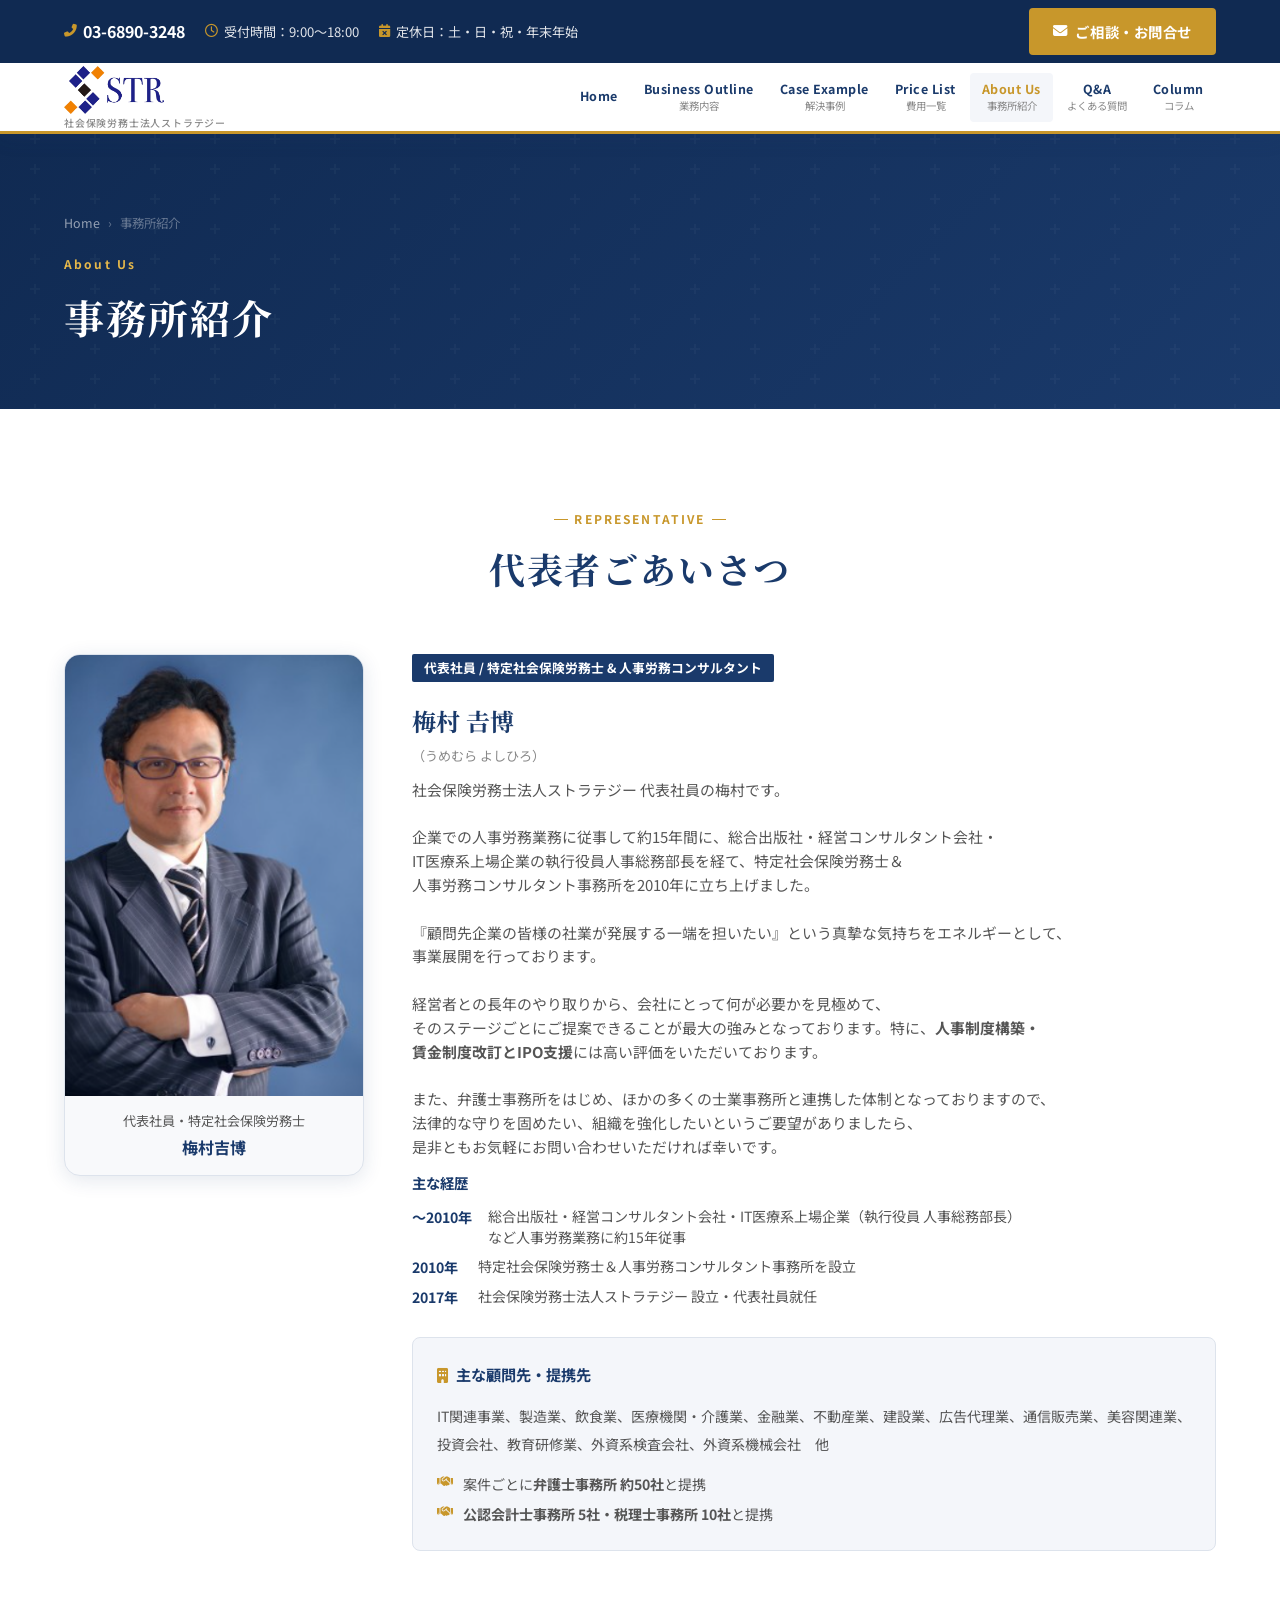
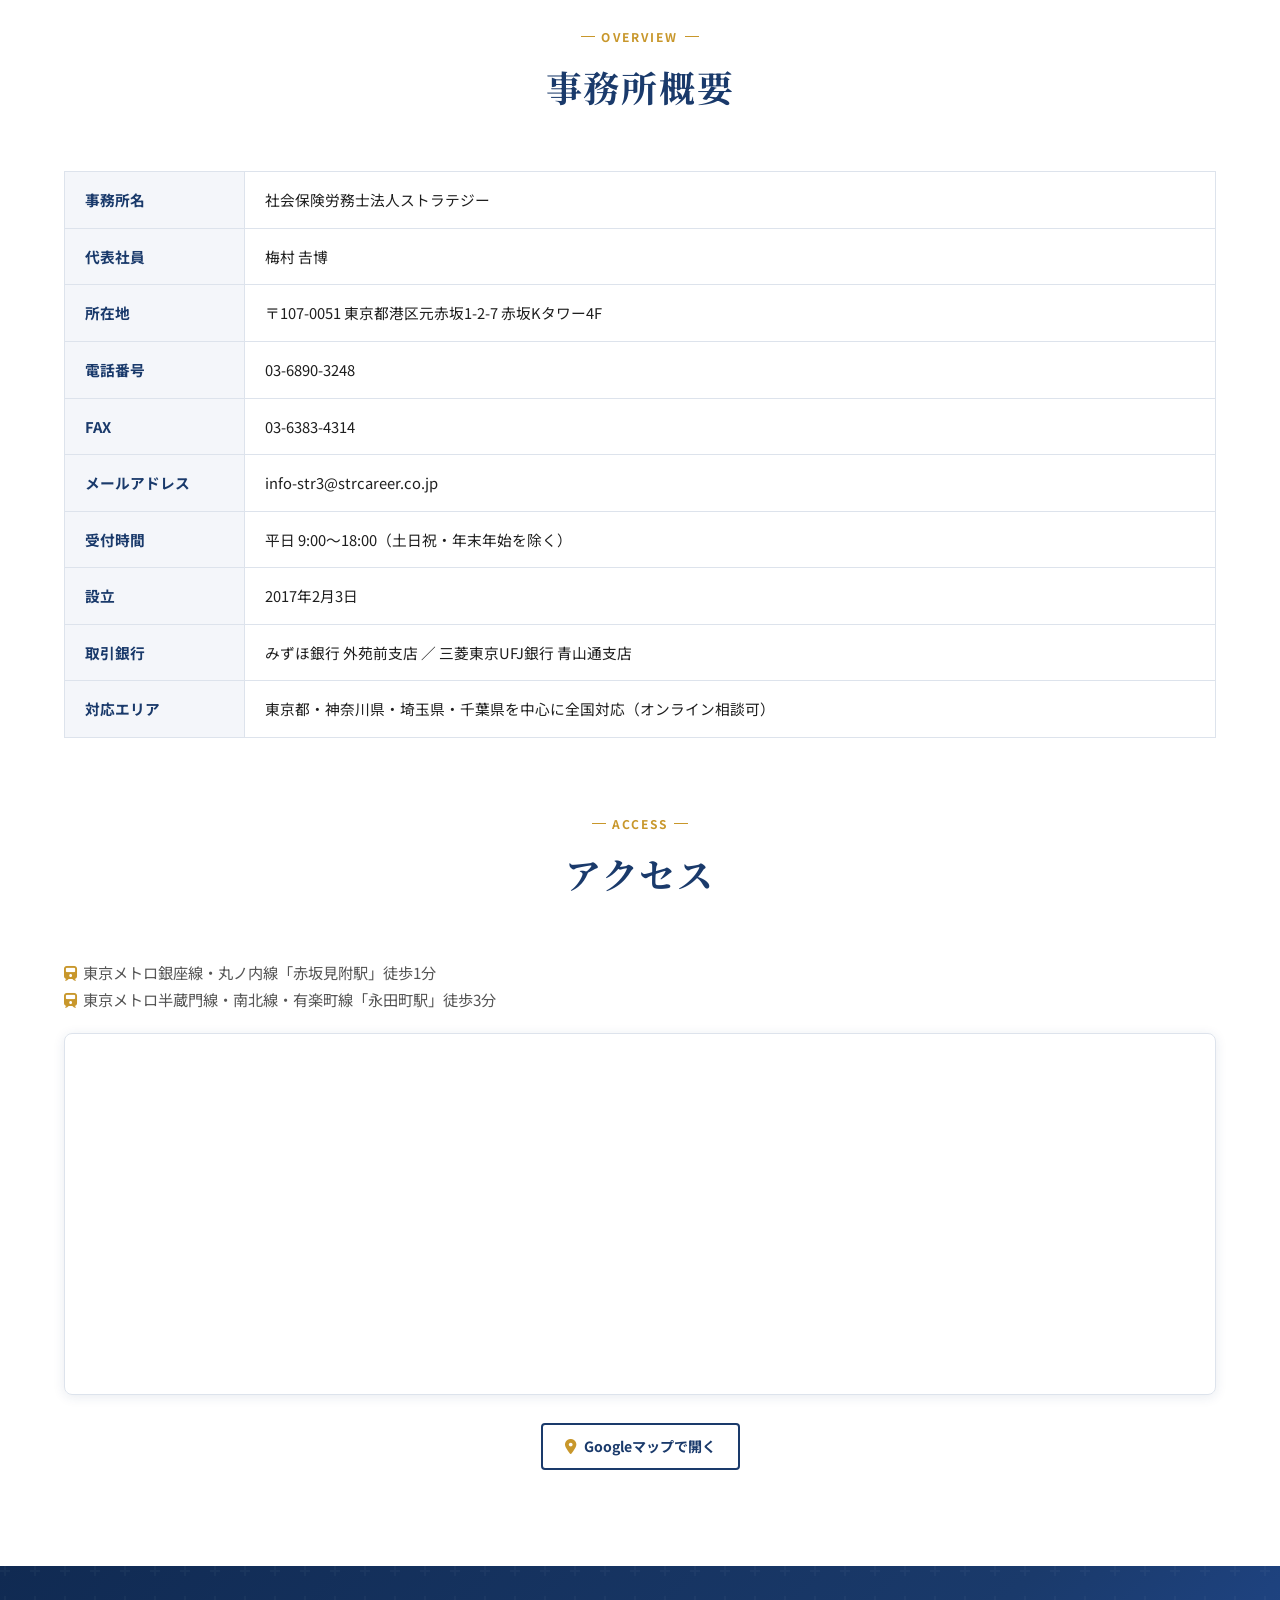
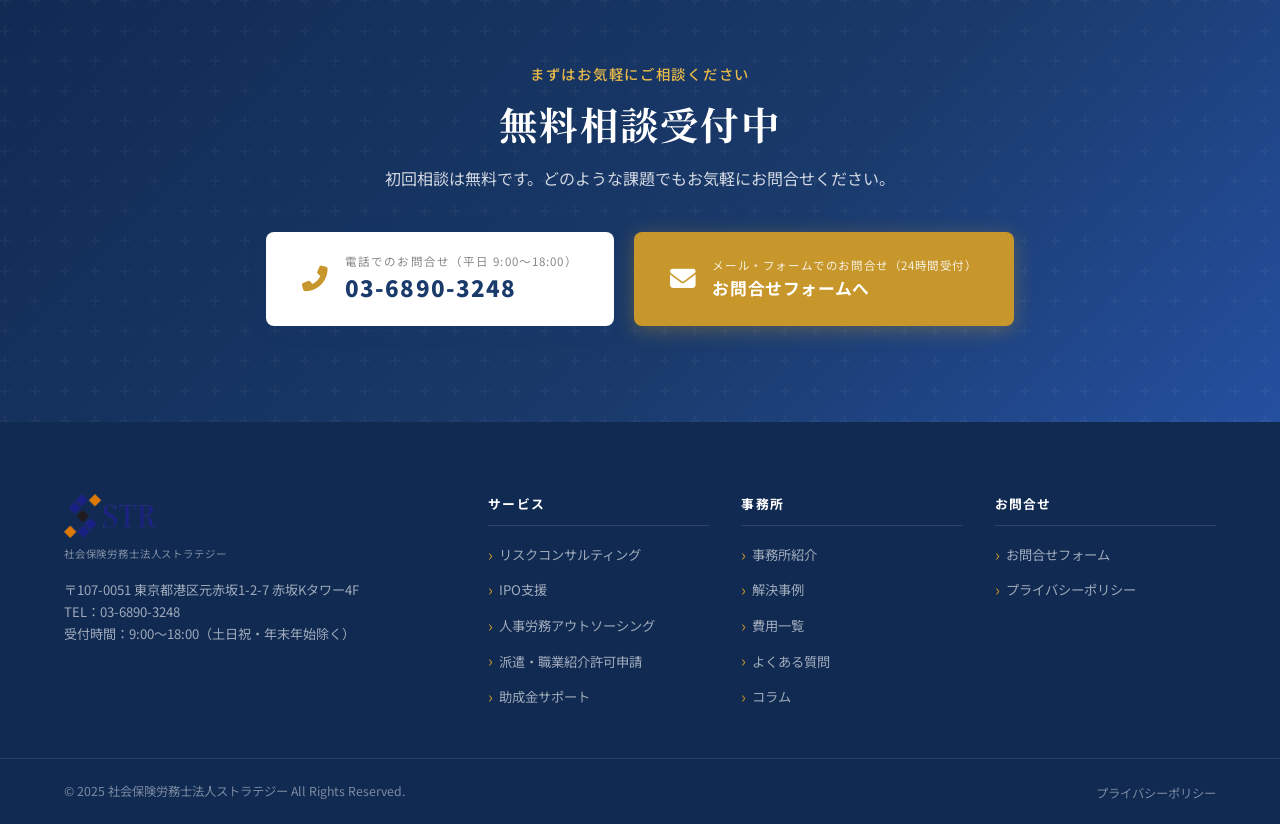
==== commit 3971991a: "Add files via upload" ====
--- a/about.html
+++ b/about.html
@@ -116,21 +116,11 @@
         <li class="nav-item"><a href="qa.html"><span class="nav-en">Q&amp;A</span><span class="nav-ja">よくある質問</span></a></li>
         <li class="nav-item"><a href="column.html"><span class="nav-en">Column</span><span class="nav-ja">コラム</span></a></li>
       </ul></nav>
-      <form class="header-search" action="https://www.google.com/search" method="get" target="_blank" role="search" aria-label="サイト内検索">
-          <input type="hidden" name="q" id="header-search-q">
-          <input type="text" id="header-search-input" placeholder="サイト内検索（例：助成金、就業規則）" aria-label="検索キーワード" autocomplete="off">
-          <button type="submit" aria-label="検索"><i class="fas fa-search"></i></button>
-        </form>
       <button class="hamburger" id="hamburger" aria-label="メニューを開く" aria-expanded="false"><span></span><span></span><span></span></button>
     </div></div>
   </header>
   <div class="mobile-nav-overlay" id="mobile-nav-overlay"></div>
   <nav class="mobile-nav" id="mobile-nav"><button class="mobile-nav-close" id="mobile-nav-close"><i class="fas fa-times"></i></button><div class="mobile-logo"><img src="images/logo-transparent.png" alt="STRATOZ 社会保険労務士法人ストラテジー" class="logo-img"><span class="logo-ja">社会保険労務士法人ストラテジー</span></div><ul class="mobile-nav-list"><li><a href="index.html">Home</a></li><li><a href="business.html">Business Outline <span>業務内容</span></a></li><li><a href="cases.html">Case Example <span>解決事例</span></a></li><li><a href="price.html">Price List <span>費用一覧</span></a></li><li><a href="about.html">About Us <span>事務所紹介</span></a></li><li><a href="qa.html">Q&amp;A <span>よくある質問</span></a></li><li><a href="column.html">Column <span>コラム</span></a></li></ul>
-  <form class="mobile-search" action="https://www.google.com/search" method="get" target="_blank" role="search" aria-label="サイト内検索">
-      <input type="hidden" name="q" id="mobile-search-q">
-      <input type="text" id="mobile-search-input" placeholder="サイト内検索（例：助成金、就業規則）" aria-label="検索キーワード" autocomplete="off">
-      <button type="submit" aria-label="検索"><i class="fas fa-search"></i></button>
-    </form>
   <div class="mobile-nav-contact"><a href="tel:0368903248" class="mobile-tel"><i class="fas fa-phone-alt"></i>03-6890-3248</a><a href="contact.html" class="btn btn-cta"><i class="fas fa-envelope"></i>ご相談・お問合せ</a></div></nav>
 
   <main>
